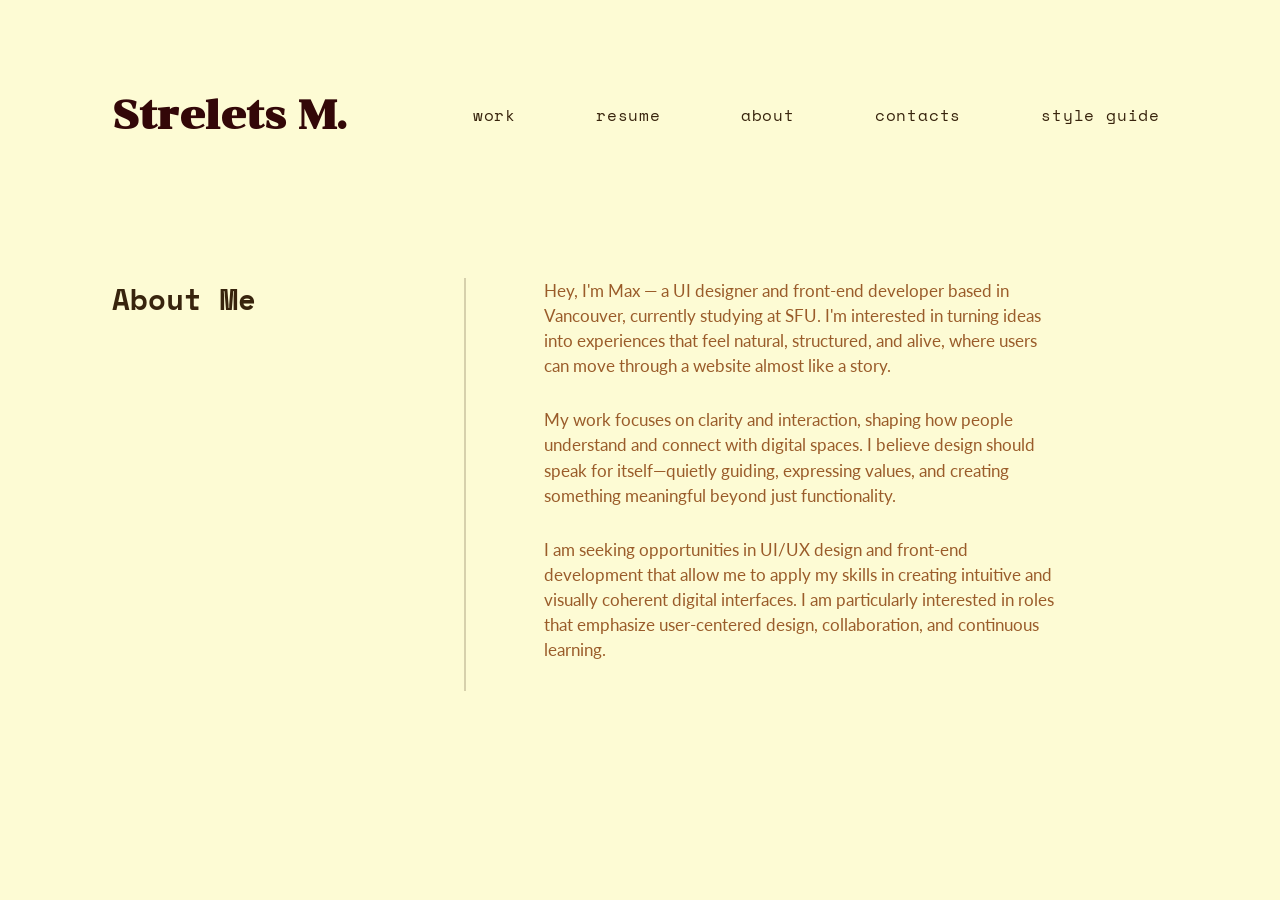
==== about-me.html @ 6d939350 "Adding html for most pages and css Added pages and styling for most of the portfolio pages" ====
<!DOCTYPE html>
<html lang="en">

<head>
    <meta charset="utf-8">
    <title>About — Maxim Strelets</title>

    <link href="main.css" rel="stylesheet">

    <link href="https://fonts.googleapis.com/css2?family=Space+Mono:wght@400;700&display=swap" rel="stylesheet">
    <link href="https://fonts.googleapis.com/css2?family=Chonburi&display=swap" rel="stylesheet">
    <link href="https://fonts.googleapis.com/css2?family=Lato:wght@300;400;700&display=swap" rel="stylesheet">
</head>

<body class="portfolio-page-body">

    <header class="portfolio-website-header">
        <h1>Strelets M.</h1>

        <nav class="main-nav">
            <a href="work.html" class = "button-nav">work</a>
            <a href="img/Resume_MaximStrelets.pdf" class = "button-nav">resume</a>
            <a href="about-me.html" class = "button-nav">about</a>
            <a href="contacts.html" class = "button-nav">contacts</a>
            <a href="style-guide" class = "button-nav">style guide</a>
        </nav>
    </header>

    <main class="about-page">

        <section class="about-container">

            <div class="about-left">
                <h2>About Me</h2>
            </div>

            <div class="about-divider"></div>

            <div class="about-right">
                <p>
                    Hey, I'm Max — a UI designer and front-end developer based in Vancouver, currently studying at SFU. I'm interested in turning ideas into experiences that feel natural, structured, and alive, where
                    users can move through a website almost like a story.
                </p>

                <p>
                    My work focuses on clarity and interaction, shaping how people understand and connect with digital spaces. I believe design should speak for itself—quietly guiding, expressing values, and creating
                    something meaningful beyond just functionality.
                </p>

                <p>
                    I am seeking opportunities in UI/UX design and front-end development that allow me to apply my skills in creating intuitive and visually coherent digital interfaces. 
                    I am particularly interested in roles that emphasize user-centered design, collaboration, and continuous learning.
                </p>
            </div>

        </section>

    </main>

</body>
</html>
---- main.css ----
/*
  STYLE GUIDE STYLING 
  Default styling for the style guide 
*/

code{
  white-space: pre-wrap; /* used to ensure that code examples adjust to the page size, found here: https://developer.mozilla.org/en-US/docs/Web/CSS/Reference/Properties/white-space */
  background-color: #EEE;
  padding: 0.5rem;
  display: block;
}

body {
  font-family: 'Lato', serif;
  background: #FDFBD4;
  color: #38240D;
  padding: 2rem;
  margin: 0;
}

.style-guide-page header{
  padding: 0;
  margin-bottom: 2rem;
  font-family: "Chonburi", serif;
  /*display: flex;*/
  /* flex-wrap: wrap;  used to adjust header elements placing: https://developer.mozilla.org/en-US/docs/Web/CSS/Reference/Properties/flex-wrap*/
}

.style-guide-header h1{
    margin-left: 1rem;
}

.style-guide-page header nav {
  display: flex;
  flex-wrap: wrap;  /* https://developer.mozilla.org/en-US/docs/Web/CSS/Reference/Properties/flex-wrap*/
  gap: 0.5rem;     
  margin-left: 0.4rem;
}

.style-guide-header nav a{
  font-family: "Space Mono", serif;
  color: #38240D;
  text-decoration: none;
  transition: 0.2s;
  padding: 0.75rem 0.5rem; 
  border-radius: 4rem;
  letter-spacing: 0.05em;
}

.style-guide-header nav a:hover {
  background: #C05800;
  color: #FDFBD4; 
}

.style-guide-header nav a:focus {
  background: #713600; 
  color: #FDFBD4; 
}

.element {
  background: white;
  padding: 1.5rem;
  border-radius: 1rem;
  margin-bottom: 1.5rem;
  box-shadow: 0 2px 8px rgba(0,0,0,0.08); /*used fror style and aestheitic: https://developer.mozilla.org/en-US/docs/Web/CSS/Reference/Properties/box-shadow */
}


h1{
  font-family: 'Chonburi', cursive;
  font-size: 2.5rem;
  color: #330708;
}

h2 {
  font-family: 'Space Mono', cursive;
  margin-top: 6rem;
  font-size: 2rem;
}

h3 {
  font-family: 'Space Mono', cursive;
  margin-top: 1rem;
  font-size: 1.5rem;
}

h4 {
  font-family: 'Space Mono', cursive;
  margin-bottom: 1.25rem;
  font-size: 1.3rem;
  font-weight: 300;

}
h5 {
  font-family: 'Space Mono', cursive;
  margin-bottom: 1rem;
  font-size: 1rem;
}

p {
  margin-top: 0;
}


/* 
  INTERACTIVE ELEMENTS -------------------
*/

/* TEXT-LINK */

.text-link {
  color: #C05800;
  transition: 0.2s;
  text-decoration: underline;
}

.text-link:hover {
  color: #e35336;
}

/* NAVIGATION BUTTON */

.button-nav{
  font-family: "Space Mono", serif;
  color: #38240D;
  text-decoration: none;
  transition: 0.2s;
  padding: 0.75rem 0.5rem; 
  border-radius: 4rem;
  letter-spacing: 0.05em;
}

.button-nav:hover{
  background: #C05800;
  color: #FDFBD4;  
} 
.button-nav:focus {
  background: #713600; 
  color: #FDFBD4; 
}

/* VIEW PROJECT BUTTON */

.project-preview-button {
  display: inline-block;
  font-family: "Lato", serif;
  border: none;
  font-size: 1.2rem;
  background: #C05800;
  color: #FDFBD4;
  padding: 1rem 2rem;
  border-radius: 1rem;
  text-decoration: none;
  transition: 0.2s;
  white-space: nowrap;
  line-height: 1.2;
}

.project-preview-button:hover {
  background: #713600;
  color: #FDFBD4; 
}

.project-preview-button:focus {
  background: #713600;
  color: #FDFBD4;
  transform: scale(1.04);
}


.image-wrapper {
  position: relative;
  display: inline-block;
}

.image-wrapper img {
  display: block;
  width: 30em;
  height: 20em;
  outline: 2px solid #713600;
  border-radius: 0.4rem;
  transition: 0.2s;
}

.image-tag {
  position: absolute;
  top: 0;
  right: 0;
  background: #713600;
  color: #FDFBD4;
  padding: 0.5rem 0.75rem;
  border-bottom-left-radius: 1rem;
  opacity: 0;
  transition: 0.2s ease;
}

.image-wrapper:hover .image-tag {
  opacity: 1;
}


/* 
  PORTFOLIO WEBSITE -------------------
*/


/* PROJECTS PAGE */


.portfolio-website-header {
  display: flex;
  justify-content: space-between;
  align-items: center;
}

.portfolio-website-header .main-nav {
  display: flex;
  gap: 4rem;
}

.portfolio-website-header .main-nav a {
  font-family: "Space Mono", serif;
  color: #38240D;
  text-decoration: none;
  transition: 0.2s;
  padding: 0.75rem 0.5rem;
  border-radius: 4rem;
  letter-spacing: 0.05em;
}

.portfolio-website-header .main-nav a:hover {
  background: #C05800;
  color: #FDFBD4;
}

.portfolio-website-header .main-nav a:focus {
  background: #713600;
  color: #FDFBD4;
}

.portfolio-page {
  max-width: 67.5rem;
  margin: 0 auto;
  padding: 2.5rem 5rem 4rem 5rem;
}

.portfolio-website-header {
  display: flex;
  justify-content: space-between;
  align-items: center;
  padding: 2rem 5rem 0 5rem;
}

.main-nav {
  display: flex;
  gap: 2rem;
}

.front-info {
  display: grid;
  grid-template-columns: 1.4fr 40px 1fr;
  align-items: center;
  column-gap: 2.5rem;
  margin-top: 3rem;
  margin-bottom: 6rem;
  min-height: 280px;
}

.front-left h2,
.front-right h3,
.project-info h3 {
  font-family: "Space Mono", monospace;
  color: #38240D;
  margin: 0;
}

.front-left h2 {
  font-size: 2.1rem;
  margin-bottom: 2rem;
}

.front-left p {
  font-family: "Lato", sans-serif;
  font-size: 1.1rem;
  line-height: 1.35;
  color: #9A5C2A;
  margin: 0;
}

.front-divider {
  width: 2px;
  height: 285px;
  background: rgba(56, 36, 13, 0.18);
  justify-self: center;
}

.front-right h3 {
  font-size: 1.15rem;
  margin-bottom: 2.2rem;
}

.front-right p {
  font-family: "Lato", sans-serif;
  font-size: 0.95rem;
  line-height: 1.35;
  color: #9A5C2A;
  margin: 0;
}

.project-row {
  display: grid;
  grid-template-columns: 1.45fr 1fr;
  align-items: center;
  gap: 4.5rem;
  margin-bottom: 6.5rem;
}

.project-image img {
  display: block;
  width: 100%;
  max-width: 500px;
  border: 2px solid #6D4A2E;
  border-radius: 0.35rem;
}

.project-info h3 {
  font-size: 1.15rem;
  line-height: 1.45;
  margin-bottom: 2.25rem;
}

.project-info p {
  font-family: "Lato", sans-serif;
  font-size: 0.98rem;
  line-height: 1.3;
  color: #9A5C2A;
  margin: 0 0 2.2rem 0;
  max-width: 360px;
}

@media (max-width: 56.25rem) {
  .portfolio-page {
    padding: 2rem;
  }

  .portfolio-website-header {
    padding: 2rem 2rem 0 2rem;
    flex-direction: column;
    align-items: flex-start;
    gap: 1.5rem;
  }

  .front-info,
  .project-row {
    grid-template-columns: 1fr;
  }

  .front-divider {
    display: none;
  }

  .front-info {
    gap: 2rem;
    min-height: auto;
  }

  .project-row {
    gap: 2rem;
    margin-bottom: 4rem;
  }

  .project-image img {
    max-width: 100%;
  }
}


/* ABOUT PAGE */

.about-page {
  max-width: 67.5rem;
  margin: 0 auto;
  padding: 3rem 5rem;
}

.about-container {
  display: grid;
  grid-template-columns: 1fr 40px 2fr;
  column-gap: 2.5rem;
  align-items: start;
  margin-top: 4rem;
}

.about-left h2 {
  font-family: "Space Mono", monospace;
  font-size: 1.8rem;
  margin: 0;
}

.about-divider {
  width: 2px;
  height: 100%;
  min-height: 18.75rem;
  background: rgba(56, 36, 13, 0.2);
}

.about-right p {
  font-family: "Lato", sans-serif;
  font-size: 1.05rem;
  line-height: 1.5;
  color: #9A5C2A;
  margin-bottom: 1.8rem;
  max-width: 32.5rem;
}

/* RESPONSIVE */

@media (max-width: 1100px) {
  .about-page {
    padding: 2rem;
  }

  .about-container {
    grid-template-columns: 1fr;
    gap: 2rem;
  }

  .about-divider {
    display: none;
  }
}


/* CONTACT PAGE */

.contact-page {
  max-width: 67.5rem;
  margin: 0 auto;
  padding: 3rem 5rem;
}

.contact-container {
  display: grid;
  grid-template-columns: 1fr 40px 2fr;
  column-gap: 2.5rem;
  align-items: start;
  margin-top: 4rem;
}

.contact-left h2 {
  font-family: "Space Mono", monospace;
  font-size: 1.8rem;
  margin: 0;
}

.contact-divider {
  width: 2px;
  height: 100%;
  min-height: 13.75rem;
  background: rgba(56, 36, 13, 0.2);
}

.contact-right {
  max-width: 520px;
}

.contact-intro {
  font-family: "Lato", sans-serif;
  font-size: 1.05rem;
  line-height: 1.5;
  color: #9A5C2A;
  margin-bottom: 2.5rem;
}

/* LINKS */

.contact-info {
  display: flex;
  flex-direction: column;
  gap: 2rem;
}

.contact-info p {
  font-family: "Lato", sans-serif;
  font-size: 1rem;
  line-height: 1.4;
  color: #38240D;
  margin: 0;
}

.contact-info span {
  font-family: "Space Mono", monospace;
  font-size: 0.9rem;
  color: #9A5C2A;
  letter-spacing: 0.05em;
}

/* RESPONSIVE */

@media (max-width: 1100px) {
  .contact-page {
    padding: 2rem;
  }

  .contact-container {
    grid-template-columns: 1fr;
    gap: 2rem;
  }

  .contact-divider {
    display: none;
  }
}

/* TO DYE FOR PROJECT PAGE */

/* PROJECT PAGE */

.project-page {
  max-width: 67.5rem;
  margin: 0 auto;
  padding: 3rem 5rem;
}

/* HERO */

.project-hero {
  margin-top: 3rem;
  margin-bottom: 5rem;
}

.project-label {
  font-family: "Space Mono", monospace;
  font-size: 0.9rem;
  color: #9A5C2A;
  margin-bottom: 1rem;
}

.project-hero h1 {
  font-family: "Space Mono", monospace;
  font-size: 2.2rem;
  max-width: 700px;
}

/* SECTIONS */

.project-section {
  display: grid;
  grid-template-columns: 1fr 40px 2fr;
  column-gap: 2.5rem;
  margin-bottom: 4rem;
}

.project-left h2 {
  font-family: "Space Mono", monospace;
  font-size: 1.4rem;
}

.project-divider {
  width: 2px;
  background: rgba(56, 36, 13, 0.2);
}

.project-right p {
  font-family: "Lato", sans-serif;
  font-size: 1.05rem;
  line-height: 1.5;
  color: #9A5C2A;
  margin-bottom: 1.5rem;
  max-width: 32.5rem;
}

/* IMAGES */

.project-images {
  display: grid;
  gap: 1.2rem;
  margin: 2rem 0 3rem;
  grid-column: span 2;
  /* looked up here how to break the content in styling purpose: https://developer.mozilla.org/en-US/docs/Web/HTML/Reference/Elements/span */
}

.project-images img {
  width: 100%;
  border-radius: 0.3rem;
}

.project-images.three {
  grid-template-columns: repeat(3, 1fr);
}

.project-images.two {
  grid-template-columns: repeat(2, 1fr);
}

.project-images.four {
  grid-template-columns: repeat(2, 1fr);
}

/* MOBILE */

@media (max-width: 56.25px) {
  .project-page {
    padding: 2rem;
  }

  .project-section {
    grid-template-columns: 1fr;
  }

  .project-divider {
    display: none;
  }

  .project-images.three,
  .project-images.two,
  .project-images.four {
    grid-template-columns: 1fr;
  }
}
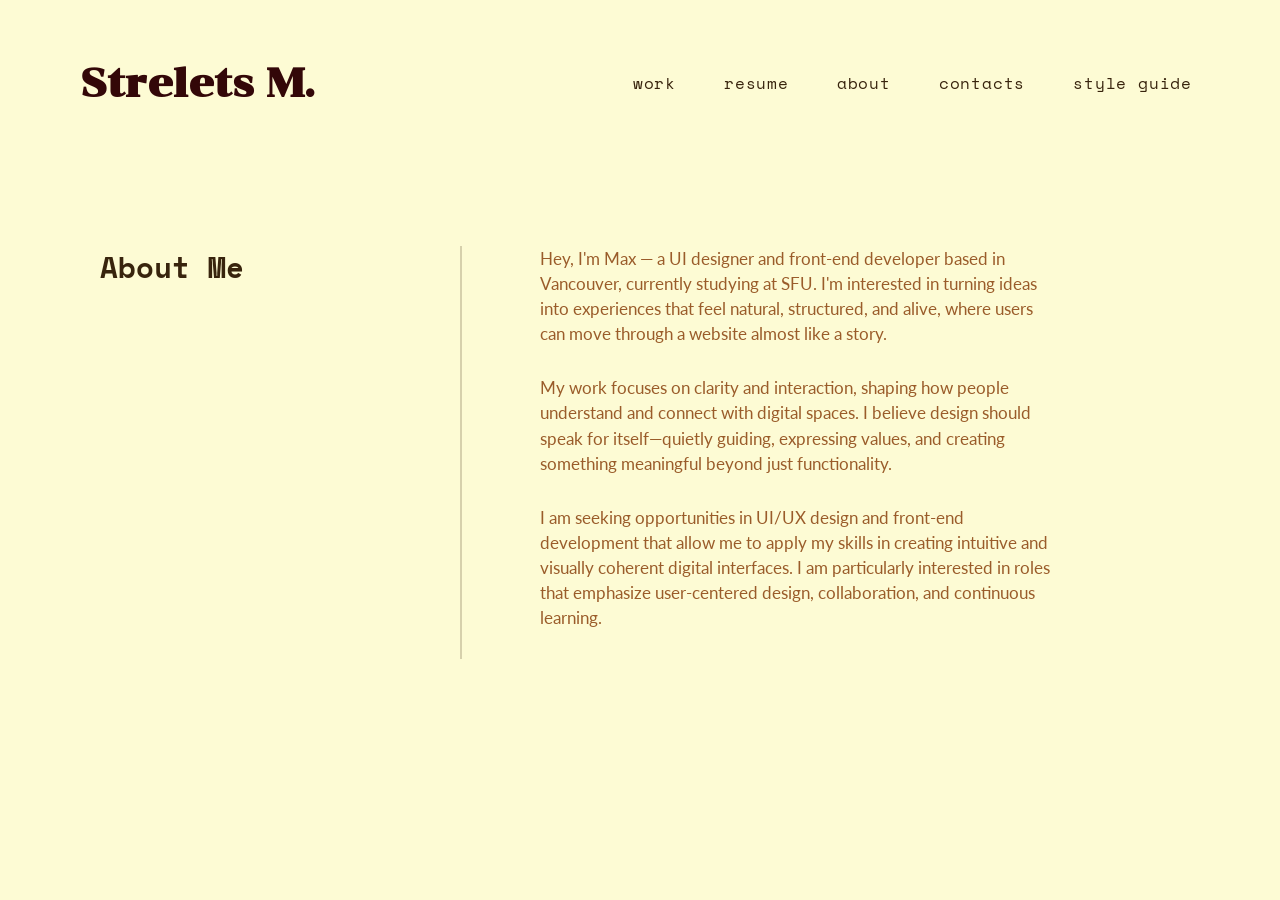
==== commit bb030aa5: "Updated first project page + overall styling Updated page layout for first project and massively chn" ====
--- a/about-me.html
+++ b/about-me.html
@@ -22,7 +22,7 @@
             <a href="img/Resume_MaximStrelets.pdf" class = "button-nav">resume</a>
             <a href="about-me.html" class = "button-nav">about</a>
             <a href="contacts.html" class = "button-nav">contacts</a>
-            <a href="style-guide" class = "button-nav">style guide</a>
+            <a href="style-guide.html" class = "button-nav">style guide</a>
         </nav>
     </header>
 
--- a/main.css
+++ b/main.css
@@ -1,149 +1,145 @@
-/*
-  STYLE GUIDE STYLING 
-  Default styling for the style guide 
-*/
-
-code{
-  white-space: pre-wrap; /* used to ensure that code examples adjust to the page size, found here: https://developer.mozilla.org/en-US/docs/Web/CSS/Reference/Properties/white-space */
+body {
+  font-family: 'Lato', sans-serif;
+  background: #FDFBD4;
+  color: #38240D;
+  padding: 0;
+  margin: 0;
+}
+ 
+p {
+  margin-top: 0;
+}
+ 
+ 
+/* TYPOGRAPHY */
+ 
+h1 {
+  font-family: 'Chonburi', cursive;
+  font-size: 2.5rem;
+  color: #330708;
+}
+ 
+h2 {
+  font-family: 'Space Mono', monospace;
+  margin-top: 6rem;
+  font-size: 2rem;
+}
+ 
+h3 {
+  font-family: 'Space Mono', monospace;
+  margin-top: 1rem;
+  font-size: 1.5rem;
+}
+ 
+h4 {
+  font-family: 'Space Mono', monospace;
+  margin-bottom: 1.25rem;
+  font-size: 1.3rem;
+  font-weight: 300;
+}
+ 
+h5 {
+  font-family: 'Space Mono', monospace;
+  margin-bottom: 1rem;
+  font-size: 1rem;
+}
+ 
+ 
+/* STYLE GUIDE PAGE */
+ 
+.style-guide-page {
+  padding: 2rem;
+}
+ 
+.style-guide-page header {
+  padding: 0;
+  margin-bottom: 2rem;
+  font-family: "Chonburi", serif;
+}
+ 
+.style-guide-header h1 {
+  margin-left: 1rem;
+}
+ 
+.style-guide-page header nav {
+  display: flex;
+  flex-wrap: wrap;
+  gap: 0.5rem;
+  margin-left: 0.4rem;
+}
+ 
+.style-guide-header nav a {
+  font-family: "Space Mono", monospace;
+  color: #38240D;
+  text-decoration: none;
+  transition: 0.2s;
+  padding: 0.75rem 0.5rem;
+  border-radius: 4rem;
+  letter-spacing: 0.05em;
+}
+ 
+.style-guide-header nav a:hover {
+  background: #C05800;
+  color: #FDFBD4;
+}
+ 
+.style-guide-header nav a:focus {
+  background: #713600;
+  color: #FDFBD4;
+}
+ 
+code {
+  white-space: pre-wrap; /* changed how text is placed inside container, found this here: https://developer.mozilla.org/en-US/docs/Web/CSS/Reference/Properties/white-space */
   background-color: #EEE;
   padding: 0.5rem;
   display: block;
 }
-
-body {
-  font-family: 'Lato', serif;
-  background: #FDFBD4;
-  color: #38240D;
-  padding: 2rem;
-  margin: 0;
-}
-
-.style-guide-page header{
-  padding: 0;
-  margin-bottom: 2rem;
-  font-family: "Chonburi", serif;
-  /*display: flex;*/
-  /* flex-wrap: wrap;  used to adjust header elements placing: https://developer.mozilla.org/en-US/docs/Web/CSS/Reference/Properties/flex-wrap*/
-}
-
-.style-guide-header h1{
-    margin-left: 1rem;
-}
-
-.style-guide-page header nav {
-  display: flex;
-  flex-wrap: wrap;  /* https://developer.mozilla.org/en-US/docs/Web/CSS/Reference/Properties/flex-wrap*/
-  gap: 0.5rem;     
-  margin-left: 0.4rem;
-}
-
-.style-guide-header nav a{
-  font-family: "Space Mono", serif;
-  color: #38240D;
-  text-decoration: none;
-  transition: 0.2s;
-  padding: 0.75rem 0.5rem; 
-  border-radius: 4rem;
-  letter-spacing: 0.05em;
-}
-
-.style-guide-header nav a:hover {
-  background: #C05800;
-  color: #FDFBD4; 
-}
-
-.style-guide-header nav a:focus {
-  background: #713600; 
-  color: #FDFBD4; 
-}
-
+ 
 .element {
   background: white;
   padding: 1.5rem;
   border-radius: 1rem;
   margin-bottom: 1.5rem;
-  box-shadow: 0 2px 8px rgba(0,0,0,0.08); /*used fror style and aestheitic: https://developer.mozilla.org/en-US/docs/Web/CSS/Reference/Properties/box-shadow */
-}
-
-
-h1{
-  font-family: 'Chonburi', cursive;
-  font-size: 2.5rem;
-  color: #330708;
-}
-
-h2 {
-  font-family: 'Space Mono', cursive;
-  margin-top: 6rem;
-  font-size: 2rem;
-}
-
-h3 {
-  font-family: 'Space Mono', cursive;
-  margin-top: 1rem;
-  font-size: 1.5rem;
-}
-
-h4 {
-  font-family: 'Space Mono', cursive;
-  margin-bottom: 1.25rem;
-  font-size: 1.3rem;
-  font-weight: 300;
-
-}
-h5 {
-  font-family: 'Space Mono', cursive;
-  margin-bottom: 1rem;
-  font-size: 1rem;
-}
-
-p {
-  margin-top: 0;
-}
-
-
-/* 
-  INTERACTIVE ELEMENTS -------------------
-*/
-
-/* TEXT-LINK */
-
+  box-shadow: 0 2px 8px rgba(0, 0, 0, 0.08);
+}
+ 
+ 
+/* INTERACTIVE ELEMENTS */
+ 
 .text-link {
   color: #C05800;
   transition: 0.2s;
   text-decoration: underline;
 }
-
+ 
 .text-link:hover {
   color: #e35336;
 }
-
-/* NAVIGATION BUTTON */
-
-.button-nav{
-  font-family: "Space Mono", serif;
+ 
+.button-nav {
+  font-family: "Space Mono", monospace;
   color: #38240D;
   text-decoration: none;
   transition: 0.2s;
-  padding: 0.75rem 0.5rem; 
+  padding: 0.75rem 0.5rem;
   border-radius: 4rem;
   letter-spacing: 0.05em;
 }
-
-.button-nav:hover{
+ 
+.button-nav:hover {
   background: #C05800;
-  color: #FDFBD4;  
-} 
+  color: #FDFBD4;
+}
+ 
 .button-nav:focus {
-  background: #713600; 
-  color: #FDFBD4; 
-}
-
-/* VIEW PROJECT BUTTON */
-
+  background: #713600;
+  color: #FDFBD4;
+}
+ 
+/* View Project button */
 .project-preview-button {
   display: inline-block;
-  font-family: "Lato", serif;
+  font-family: "Lato", sans-serif;
   border: none;
   font-size: 1.2rem;
   background: #C05800;
@@ -155,24 +151,22 @@
   white-space: nowrap;
   line-height: 1.2;
 }
-
+ 
 .project-preview-button:hover {
   background: #713600;
-  color: #FDFBD4; 
-}
-
+  color: #FDFBD4;
+}
+ 
 .project-preview-button:focus {
   background: #713600;
   color: #FDFBD4;
   transform: scale(1.04);
 }
-
-
 .image-wrapper {
   position: relative;
   display: inline-block;
 }
-
+ 
 .image-wrapper img {
   display: block;
   width: 30em;
@@ -181,7 +175,7 @@
   border-radius: 0.4rem;
   transition: 0.2s;
 }
-
+ 
 .image-tag {
   position: absolute;
   top: 0;
@@ -190,72 +184,38 @@
   color: #FDFBD4;
   padding: 0.5rem 0.75rem;
   border-bottom-left-radius: 1rem;
-  opacity: 0;
+  opacity: 0; /* changing the opacity of the element, found here: https://developer.mozilla.org/en-US/docs/Web/CSS/Reference/Properties/opacity */
   transition: 0.2s ease;
 }
-
+ 
 .image-wrapper:hover .image-tag {
   opacity: 1;
 }
-
-
-/* 
-  PORTFOLIO WEBSITE -------------------
-*/
-
-
-/* PROJECTS PAGE */
-
-
-.portfolio-website-header {
-  display: flex;
-  justify-content: space-between;
-  align-items: center;
-}
-
-.portfolio-website-header .main-nav {
-  display: flex;
-  gap: 4rem;
-}
-
-.portfolio-website-header .main-nav a {
-  font-family: "Space Mono", serif;
-  color: #38240D;
-  text-decoration: none;
-  transition: 0.2s;
-  padding: 0.75rem 0.5rem;
-  border-radius: 4rem;
-  letter-spacing: 0.05em;
-}
-
-.portfolio-website-header .main-nav a:hover {
-  background: #C05800;
-  color: #FDFBD4;
-}
-
-.portfolio-website-header .main-nav a:focus {
-  background: #713600;
-  color: #FDFBD4;
-}
-
-.portfolio-page {
-  max-width: 67.5rem;
-  margin: 0 auto;
-  padding: 2.5rem 5rem 4rem 5rem;
-}
-
+ 
+ 
+/* PORTFOLIO HEADER and NAV */
+ 
 .portfolio-website-header {
   display: flex;
   justify-content: space-between;
   align-items: center;
   padding: 2rem 5rem 0 5rem;
 }
-
+ 
 .main-nav {
   display: flex;
   gap: 2rem;
 }
-
+ 
+ 
+/* WORK PAGE */
+ 
+.portfolio-page {
+  max-width: 67.5rem;
+  margin: 0 auto;
+  padding: 2.5rem 5rem 4rem 5rem;
+}
+ 
 .front-info {
   display: grid;
   grid-template-columns: 1.4fr 40px 1fr;
@@ -263,22 +223,20 @@
   column-gap: 2.5rem;
   margin-top: 3rem;
   margin-bottom: 6rem;
-  min-height: 280px;
-}
-
-.front-left h2,
-.front-right h3,
-.project-info h3 {
+  min-height: 17.5rem;
+}
+ 
+.front-left h2, .front-right h3, .project-info h3 {
   font-family: "Space Mono", monospace;
   color: #38240D;
   margin: 0;
 }
-
+ 
 .front-left h2 {
   font-size: 2.1rem;
   margin-bottom: 2rem;
 }
-
+ 
 .front-left p {
   font-family: "Lato", sans-serif;
   font-size: 1.1rem;
@@ -286,19 +244,19 @@
   color: #9A5C2A;
   margin: 0;
 }
-
+ 
 .front-divider {
   width: 2px;
-  height: 285px;
+  height: 17.8rem;
   background: rgba(56, 36, 13, 0.18);
   justify-self: center;
 }
-
+ 
 .front-right h3 {
   font-size: 1.15rem;
   margin-bottom: 2.2rem;
 }
-
+ 
 .front-right p {
   font-family: "Lato", sans-serif;
   font-size: 0.95rem;
@@ -306,7 +264,7 @@
   color: #9A5C2A;
   margin: 0;
 }
-
+ 
 .project-row {
   display: grid;
   grid-template-columns: 1.45fr 1fr;
@@ -314,75 +272,31 @@
   gap: 4.5rem;
   margin-bottom: 6.5rem;
 }
-
-.project-image img {
-  display: block;
-  width: 100%;
-  max-width: 500px;
-  border: 2px solid #6D4A2E;
-  border-radius: 0.35rem;
-}
-
+ 
 .project-info h3 {
   font-size: 1.15rem;
   line-height: 1.45;
   margin-bottom: 2.25rem;
 }
-
+ 
 .project-info p {
   font-family: "Lato", sans-serif;
   font-size: 0.98rem;
-  line-height: 1.3;
+  line-height: 1.3; /* used to adjust the line height: https://developer.mozilla.org/en-US/docs/Web/CSS/Reference/Properties/line-height */
   color: #9A5C2A;
   margin: 0 0 2.2rem 0;
-  max-width: 360px;
-}
-
-@media (max-width: 56.25rem) {
-  .portfolio-page {
-    padding: 2rem;
-  }
-
-  .portfolio-website-header {
-    padding: 2rem 2rem 0 2rem;
-    flex-direction: column;
-    align-items: flex-start;
-    gap: 1.5rem;
-  }
-
-  .front-info,
-  .project-row {
-    grid-template-columns: 1fr;
-  }
-
-  .front-divider {
-    display: none;
-  }
-
-  .front-info {
-    gap: 2rem;
-    min-height: auto;
-  }
-
-  .project-row {
-    gap: 2rem;
-    margin-bottom: 4rem;
-  }
-
-  .project-image img {
-    max-width: 100%;
-  }
-}
-
-
+  max-width: 22.5rem;
+}
+ 
+ 
 /* ABOUT PAGE */
-
+ 
 .about-page {
   max-width: 67.5rem;
   margin: 0 auto;
   padding: 3rem 5rem;
 }
-
+ 
 .about-container {
   display: grid;
   grid-template-columns: 1fr 40px 2fr;
@@ -390,55 +304,38 @@
   align-items: start;
   margin-top: 4rem;
 }
-
+ 
 .about-left h2 {
   font-family: "Space Mono", monospace;
   font-size: 1.8rem;
   margin: 0;
 }
-
+ 
 .about-divider {
   width: 2px;
   height: 100%;
   min-height: 18.75rem;
   background: rgba(56, 36, 13, 0.2);
 }
-
+ 
 .about-right p {
   font-family: "Lato", sans-serif;
   font-size: 1.05rem;
-  line-height: 1.5;
+  line-height: 1.5; /* used to adjust the line height: https://developer.mozilla.org/en-US/docs/Web/CSS/Reference/Properties/line-height */
   color: #9A5C2A;
   margin-bottom: 1.8rem;
   max-width: 32.5rem;
 }
-
-/* RESPONSIVE */
-
-@media (max-width: 1100px) {
-  .about-page {
-    padding: 2rem;
-  }
-
-  .about-container {
-    grid-template-columns: 1fr;
-    gap: 2rem;
-  }
-
-  .about-divider {
-    display: none;
-  }
-}
-
-
+ 
+ 
 /* CONTACT PAGE */
-
+ 
 .contact-page {
   max-width: 67.5rem;
   margin: 0 auto;
   padding: 3rem 5rem;
 }
-
+ 
 .contact-container {
   display: grid;
   grid-template-columns: 1fr 40px 2fr;
@@ -446,177 +343,263 @@
   align-items: start;
   margin-top: 4rem;
 }
-
+ 
 .contact-left h2 {
   font-family: "Space Mono", monospace;
   font-size: 1.8rem;
   margin: 0;
 }
-
+ 
 .contact-divider {
   width: 2px;
   height: 100%;
   min-height: 13.75rem;
   background: rgba(56, 36, 13, 0.2);
 }
-
+ 
 .contact-right {
-  max-width: 520px;
-}
-
+  max-width: 32.5rem;
+}
+ 
 .contact-intro {
   font-family: "Lato", sans-serif;
   font-size: 1.05rem;
-  line-height: 1.5;
+  line-height: 1.5; /* used to adjust the line height: https://developer.mozilla.org/en-US/docs/Web/CSS/Reference/Properties/line-height */
   color: #9A5C2A;
   margin-bottom: 2.5rem;
 }
-
-/* LINKS */
-
+ 
 .contact-info {
   display: flex;
   flex-direction: column;
   gap: 2rem;
 }
-
+ 
 .contact-info p {
   font-family: "Lato", sans-serif;
   font-size: 1rem;
-  line-height: 1.4;
+  line-height: 1.4; /* used to adjust the line height: https://developer.mozilla.org/en-US/docs/Web/CSS/Reference/Properties/line-height */
   color: #38240D;
   margin: 0;
 }
+ 
+.contact-info span {
+  font-family: "Space Mono", monospace;
+  font-size: 0.9rem;
+  color: #9A5C2A;
+  letter-spacing: 0.05em;
+}
+ 
+ 
+/* PROJECT DETAIL PAGE */
+ 
+.project-page {
+  max-width: 67.5rem;
+  margin: 0 auto;
+  padding: 3rem 5rem 5rem;
+}
+ 
+.project-back {
+  display: inline-flex;
+  align-items: center;
+  gap: 0.4rem;
+  font-family: "Space Mono", monospace;
+  font-size: 0.9rem;
+  color: #C05800;
+  text-decoration: none;
+  transition: color 0.2s;
+  margin-bottom: 1.5rem;
+}
+ 
+.project-back:hover {
+  color: #713600;
+}
 
-.contact-info span {
-  font-family: "Space Mono", monospace;
-  font-size: 0.9rem;
-  color: #9A5C2A;
-  letter-spacing: 0.05em;
+ 
+.project-hero {
+  margin-top: 3rem;
+  margin-bottom: 2rem;
+}
+ 
+.project-hero h1 {
+  font-family: "Space Mono", monospace;
+  font-size: 2.2rem;
+  max-width: 43.75rem;
+  line-height: 1.35; /* used to adjust the line height: https://developer.mozilla.org/en-US/docs/Web/CSS/Reference/Properties/line-height */
+}
+ 
+/* Meta bar */
+.project-meta {
+  display: flex;
+  flex-wrap: wrap;
+  gap: 1rem 2.5rem;
+  padding: 1.5rem 0;
+  margin-bottom: 3.5rem;
+  border-top: 2px solid rgba(56, 36, 13, 0.15);
+  border-bottom: 2px solid rgba(56, 36, 13, 0.15);
+}
+ 
+.project-meta-item {
+  display: flex;
+  flex-direction: column;
+  gap: 0.3rem;
+}
+ 
+.project-meta-label {
+  font-family: "Space Mono", monospace;
+  font-size: 0.75rem;
+  text-transform: uppercase;
+  letter-spacing: 0.1em;
+  color: #9A5C2A;
+}
+ 
+.project-meta-value {
+  font-family: "Lato", sans-serif;
+  font-size: 0.95rem;
+  color: #38240D;
+}
+ 
+/* Sections */
+.project-section {
+  margin-bottom: 4.5rem;
+}
+ 
+.project-section-heading {
+  font-family: "Space Mono", monospace;
+  font-size: 1.1rem;
+  text-transform: uppercase;
+  letter-spacing: 0.08em;
+  color: #9A5C2A;
+  margin-bottom: 1.5rem;
+  padding-bottom: 0.75rem;
+  border-bottom: 2px solid rgba(56, 36, 13, 0.12);
+}
+ 
+.project-section-body {
+  max-width: 38rem;
+}
+ 
+.project-section-body p {
+  font-family: "Lato", sans-serif;
+  font-size: 1.05rem;
+  line-height: 1.6;
+  color: #9A5C2A;
+  margin-bottom: 1.5rem;
+}
+ 
+/* Full-width image grids */
+.project-images {
+  display: grid;
+  gap: 1rem;
+  margin: 2.5rem 0 3rem;
+}
+ 
+.project-images img {
+  width: 100%;
+  display: block;
+  border-radius: 0.35rem;
+  border: 2px solid rgba(109, 74, 46, 0.25);
+  aspect-ratio: 15 / 10; /* found here how to edit image by size: https://developer.mozilla.org/en-US/docs/Web/CSS/Reference/Properties/aspect-ratio */
+  object-fit: cover; /* used to make images the same size: https://developer.mozilla.org/en-US/docs/Web/CSS/Reference/Properties/object-fit */
 }
 
-/* RESPONSIVE */
-
+.project-images.one {
+  max-width: 75%;
+  margin-left: auto;
+  margin-right: auto;
+}
+ 
+.project-images.three {
+  grid-template-columns: repeat(2, 1fr);
+}
+ 
+.project-images.two {
+  grid-template-columns: repeat(2, 1fr);
+}
+ 
+.project-images.four {
+  grid-template-columns: repeat(2, 1fr);
+}
+ 
+/* About and Contact  */
 @media (max-width: 1100px) {
+  .about-page,
   .contact-page {
     padding: 2rem;
   }
-
+ 
+  .about-container,
   .contact-container {
     grid-template-columns: 1fr;
     gap: 2rem;
   }
-
+ 
+  .about-divider,
   .contact-divider {
     display: none;
   }
 }
+ 
+/* Work page */
+@media (max-width: 56.25rem) {
+  .portfolio-website-header {
+    padding: 1.5rem;
+    flex-direction: column;
+    align-items: flex-start;
+    gap: 1rem;
+  }
+ 
+  .main-nav {
+    width: 100%;
+    flex-wrap: wrap;
+    gap: 1rem;
+  }
+ 
+  .portfolio-page {
+    padding: 1.5rem;
+  }
+ 
+  .front-info {
+    grid-template-columns: 1fr;
+    gap: 1.5rem;
+    min-height: auto;
+    margin-top: 2rem;
+    margin-bottom: 3rem;
+  }
+ 
+  .front-divider {
+    display: none;
+  }
+ 
+  .project-row {
+    grid-template-columns: 1fr;
+    gap: 2rem;
+    margin-bottom: 3rem;
+  }
+ 
+  .image-wrapper img {
+    width: 100%;
+    height: auto;
+  }
+ 
+  /* Project detail page */
+  .project-page {
+    padding: 2rem 1.5rem 3rem;
+  }
+ 
+  .project-hero h1 {
+    font-size: 1.6rem;
+  }
+ 
+  .project-meta {
+    gap: 1rem 1.5rem;
+  }
 
-/* TO DYE FOR PROJECT PAGE */
-
-/* PROJECT PAGE */
-
-.project-page {
-  max-width: 67.5rem;
-  margin: 0 auto;
-  padding: 3rem 5rem;
-}
-
-/* HERO */
-
-.project-hero {
-  margin-top: 3rem;
-  margin-bottom: 5rem;
-}
-
-.project-label {
-  font-family: "Space Mono", monospace;
-  font-size: 0.9rem;
-  color: #9A5C2A;
-  margin-bottom: 1rem;
-}
-
-.project-hero h1 {
-  font-family: "Space Mono", monospace;
-  font-size: 2.2rem;
-  max-width: 700px;
-}
-
-/* SECTIONS */
-
-.project-section {
-  display: grid;
-  grid-template-columns: 1fr 40px 2fr;
-  column-gap: 2.5rem;
-  margin-bottom: 4rem;
-}
-
-.project-left h2 {
-  font-family: "Space Mono", monospace;
-  font-size: 1.4rem;
-}
-
-.project-divider {
-  width: 2px;
-  background: rgba(56, 36, 13, 0.2);
-}
-
-.project-right p {
-  font-family: "Lato", sans-serif;
-  font-size: 1.05rem;
-  line-height: 1.5;
-  color: #9A5C2A;
-  margin-bottom: 1.5rem;
-  max-width: 32.5rem;
-}
-
-/* IMAGES */
-
-.project-images {
-  display: grid;
-  gap: 1.2rem;
-  margin: 2rem 0 3rem;
-  grid-column: span 2;
-  /* looked up here how to break the content in styling purpose: https://developer.mozilla.org/en-US/docs/Web/HTML/Reference/Elements/span */
-}
-
-.project-images img {
-  width: 100%;
-  border-radius: 0.3rem;
-}
-
-.project-images.three {
-  grid-template-columns: repeat(3, 1fr);
-}
-
-.project-images.two {
-  grid-template-columns: repeat(2, 1fr);
-}
-
-.project-images.four {
-  grid-template-columns: repeat(2, 1fr);
-}
-
-/* MOBILE */
-
-@media (max-width: 56.25px) {
-  .project-page {
-    padding: 2rem;
-  }
-
-  .project-section {
+  .project-images.one {
+    max-width: 100%;
+  }
+ 
+  .project-images.three, .project-images.two, .project-images.four {
     grid-template-columns: 1fr;
   }
-
-  .project-divider {
-    display: none;
-  }
-
-  .project-images.three,
-  .project-images.two,
-  .project-images.four {
-    grid-template-columns: 1fr;
-  }
-}
-
-
+}
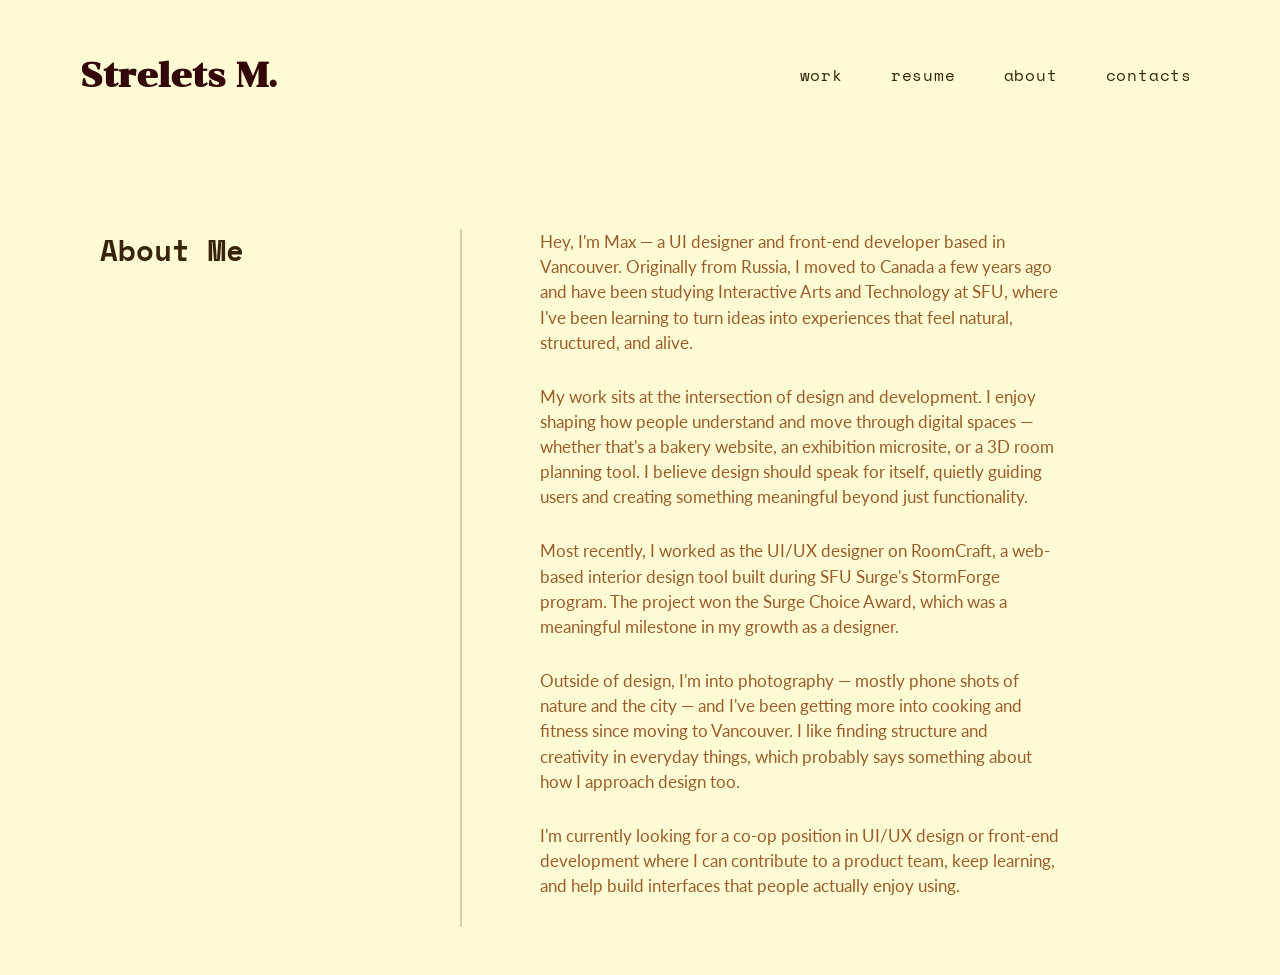
==== commit ba3f7ee5: "Changing Styling" ====
--- a/about-me.html
+++ b/about-me.html
@@ -3,10 +3,11 @@
 
 <head>
     <meta charset="utf-8">
+    <meta name="viewport" content="width=device-width, initial-scale=1.0">
     <title>About — Maxim Strelets</title>
 
     <link href="main.css" rel="stylesheet">
-
+    <link href = "devices.css" rel = "stylesheet">
     <link href="https://fonts.googleapis.com/css2?family=Space+Mono:wght@400;700&display=swap" rel="stylesheet">
     <link href="https://fonts.googleapis.com/css2?family=Chonburi&display=swap" rel="stylesheet">
     <link href="https://fonts.googleapis.com/css2?family=Lato:wght@300;400;700&display=swap" rel="stylesheet">
@@ -14,19 +15,18 @@
 
 <body class="portfolio-page-body">
 
-    <header class="portfolio-website-header">
+    <header class="portfolio-website-header" aria-label="Main navigation">
         <h1>Strelets M.</h1>
 
-        <nav class="main-nav">
-            <a href="work.html" class = "button-nav">work</a>
-            <a href="img/Resume_MaximStrelets.pdf" class = "button-nav">resume</a>
+        <nav class="main-nav" >
+            <a href="index.html" class = "button-nav">work</a>
+            <a href="img/Resume_Maxim_Strelets.pdf" class = "button-nav">resume</a>
             <a href="about-me.html" class = "button-nav">about</a>
             <a href="contacts.html" class = "button-nav">contacts</a>
-            <a href="style-guide.html" class = "button-nav">style guide</a>
         </nav>
     </header>
 
-    <main class="about-page">
+    <div class="about-page">
 
         <section class="about-container">
 
@@ -36,26 +36,50 @@
 
             <div class="about-divider"></div>
 
-            <div class="about-right">
+             <div class="about-right">
                 <p>
-                    Hey, I'm Max — a UI designer and front-end developer based in Vancouver, currently studying at SFU. I'm interested in turning ideas into experiences that feel natural, structured, and alive, where
-                    users can move through a website almost like a story.
+                    Hey, I'm Max — a UI designer and front-end developer based in
+                    Vancouver. Originally from Russia, I moved to Canada a few years ago
+                    and have been studying Interactive Arts and Technology at SFU, where
+                    I've been learning to turn ideas into experiences that feel natural,
+                    structured, and alive.
                 </p>
 
                 <p>
-                    My work focuses on clarity and interaction, shaping how people understand and connect with digital spaces. I believe design should speak for itself—quietly guiding, expressing values, and creating
-                    something meaningful beyond just functionality.
+                    My work sits at the intersection of design and development. I enjoy
+                    shaping how people understand and move through digital spaces —
+                    whether that's a bakery website, an exhibition microsite, or a 3D
+                    room planning tool. I believe design should speak for itself, quietly
+                    guiding users and creating something meaningful beyond just
+                    functionality.
                 </p>
 
                 <p>
-                    I am seeking opportunities in UI/UX design and front-end development that allow me to apply my skills in creating intuitive and visually coherent digital interfaces. 
-                    I am particularly interested in roles that emphasize user-centered design, collaboration, and continuous learning.
+                    Most recently, I worked as the UI/UX designer on RoomCraft, a
+                    web-based interior design tool built during SFU Surge's StormForge
+                    program. The project won the Surge Choice Award, which was a
+                    meaningful milestone in my growth as a designer.
+                </p>
+
+                <p>
+                    Outside of design, I'm into photography — mostly phone shots of
+                    nature and the city — and I've been getting more into cooking and
+                    fitness since moving to Vancouver. I like finding structure and
+                    creativity in everyday things, which probably says something about
+                    how I approach design too.
+                </p>
+
+                <p>
+                    I'm currently looking for a co-op position in UI/UX design or
+                    front-end development where I can contribute to a product team,
+                    keep learning, and help build interfaces that people actually
+                    enjoy using.
                 </p>
             </div>
 
         </section>
 
-    </main>
+    </div>
 
 </body>
 </html>
--- a/main.css
+++ b/main.css
@@ -1,3 +1,4 @@
+
 body {
   font-family: 'Lato', sans-serif;
   background: #FDFBD4;
@@ -6,16 +7,16 @@
   margin: 0;
 }
  
+ 
 p {
   margin-top: 0;
 }
  
  
-/* TYPOGRAPHY */
  
 h1 {
   font-family: 'Chonburi', cursive;
-  font-size: 2.5rem;
+  font-size: 2.1rem;
   color: #330708;
 }
  
@@ -88,6 +89,23 @@
   color: #FDFBD4;
 }
  
+.style-guide-link {
+  display: block;
+  text-align: center;
+  font-family: 'Space Mono', monospace;
+  font-size: 0.85rem;
+  color: #9A5C2A;
+  text-decoration: none;
+  margin-top: 1rem;
+  letter-spacing: 0.03em;
+  transition: color 0.2s;
+}
+ 
+.style-guide-link:hover {
+  color: #C05800;
+  text-decoration: underline;
+}
+ 
 code {
   white-space: pre-wrap; /* changed how text is placed inside container, found this here: https://developer.mozilla.org/en-US/docs/Web/CSS/Reference/Properties/white-space */
   background-color: #EEE;
@@ -183,13 +201,13 @@
   background: #713600;
   color: #FDFBD4;
   padding: 0.5rem 0.75rem;
-  border-bottom-left-radius: 1rem;
+  border-bottom-left-radius: 1rem; /* found how to make round corners on the elements: https://developer.mozilla.org/en-US/docs/Web/CSS/Reference/Properties/border-bottom-left-radius */
   opacity: 0; /* changing the opacity of the element, found here: https://developer.mozilla.org/en-US/docs/Web/CSS/Reference/Properties/opacity */
   transition: 0.2s ease;
 }
  
 .image-wrapper:hover .image-tag {
-  opacity: 1;
+  opacity: 1; /* changing the opacity of the element, found here: https://developer.mozilla.org/en-US/docs/Web/CSS/Reference/Properties/opacity */
 }
  
  
@@ -414,21 +432,20 @@
 .project-back:hover {
   color: #713600;
 }
-
- 
-.project-hero {
+ 
+ 
+.project-name {
   margin-top: 3rem;
   margin-bottom: 2rem;
 }
  
-.project-hero h1 {
+.project-name h1 {
   font-family: "Space Mono", monospace;
   font-size: 2.2rem;
   max-width: 43.75rem;
   line-height: 1.35; /* used to adjust the line height: https://developer.mozilla.org/en-US/docs/Web/CSS/Reference/Properties/line-height */
 }
  
-/* Meta bar */
 .project-meta {
   display: flex;
   flex-wrap: wrap;
@@ -487,7 +504,6 @@
   margin-bottom: 1.5rem;
 }
  
-/* Full-width image grids */
 .project-images {
   display: grid;
   gap: 1rem;
@@ -502,13 +518,23 @@
   aspect-ratio: 15 / 10; /* found here how to edit image by size: https://developer.mozilla.org/en-US/docs/Web/CSS/Reference/Properties/aspect-ratio */
   object-fit: cover; /* used to make images the same size: https://developer.mozilla.org/en-US/docs/Web/CSS/Reference/Properties/object-fit */
 }
-
+ 
 .project-images.one {
   max-width: 75%;
   margin-left: auto;
   margin-right: auto;
 }
  
+.project-images.one img {
+  aspect-ratio: auto;
+  object-fit: contain;
+}
+ 
+.project-images.no-crop img {
+  aspect-ratio: auto;
+  object-fit: contain;
+}
+ 
 .project-images.three {
   grid-template-columns: repeat(2, 1fr);
 }
@@ -520,86 +546,224 @@
 .project-images.four {
   grid-template-columns: repeat(2, 1fr);
 }
- 
-/* About and Contact  */
-@media (max-width: 1100px) {
-  .about-page,
-  .contact-page {
-    padding: 2rem;
-  }
- 
-  .about-container,
-  .contact-container {
-    grid-template-columns: 1fr;
-    gap: 2rem;
-  }
- 
-  .about-divider,
-  .contact-divider {
-    display: none;
-  }
-}
- 
-/* Work page */
-@media (max-width: 56.25rem) {
-  .portfolio-website-header {
-    padding: 1.5rem;
-    flex-direction: column;
-    align-items: flex-start;
-    gap: 1rem;
-  }
- 
-  .main-nav {
-    width: 100%;
-    flex-wrap: wrap;
-    gap: 1rem;
-  }
- 
-  .portfolio-page {
-    padding: 1.5rem;
-  }
- 
-  .front-info {
-    grid-template-columns: 1fr;
-    gap: 1.5rem;
-    min-height: auto;
-    margin-top: 2rem;
-    margin-bottom: 3rem;
-  }
- 
-  .front-divider {
-    display: none;
-  }
- 
-  .project-row {
-    grid-template-columns: 1fr;
-    gap: 2rem;
-    margin-bottom: 3rem;
-  }
- 
-  .image-wrapper img {
-    width: 100%;
-    height: auto;
-  }
- 
-  /* Project detail page */
-  .project-page {
-    padding: 2rem 1.5rem 3rem;
-  }
- 
-  .project-hero h1 {
-    font-size: 1.6rem;
-  }
- 
-  .project-meta {
-    gap: 1rem 1.5rem;
-  }
-
-  .project-images.one {
-    max-width: 100%;
-  }
- 
-  .project-images.three, .project-images.two, .project-images.four {
-    grid-template-columns: 1fr;
-  }
+ /* Video Display Styling */
+ 
+ /* Video embed */
+.project-video {
+  margin: 2.5rem 0 3rem;
+}
+ 
+.project-video video {
+  width: 100%;
+  display: block;
+  border-radius: 0.35rem;
+  border: 2px solid rgba(109, 74, 46, 0.25);
+}
+ 
+/* BROWSER MOCKUP COMPONENTS */
+ 
+.browser-mockup {
+  border-radius: 0.5rem;
+  overflow: hidden;
+  box-shadow: 0 4px 24px rgba(56, 36, 13, 0.1), 0 2px 6px rgba(56, 36, 13, 0.06);
+  background: #f9f5ec;
+  border: 1px solid rgba(109, 74, 46, 0.2);
+}
+ 
+.browser-bar {
+  display: flex;
+  align-items: center;
+  gap: 6px;
+  padding: 0.6rem 0.85rem;
+  background: #f0ebe0;
+  border-bottom: 1px solid rgba(109, 74, 46, 0.15);
+}
+ 
+.browser-dot {
+  width: 10px;
+  height: 10px;
+  border-radius: 50%;
+}
+.browser-dot.red { background: #ff5f57; }
+.browser-dot.yellow { background: #ffbd2e; }
+.browser-dot.green { background: #28c840; }
+ 
+.browser-url {
+  margin-left: 0.75rem;
+  font-family: 'Space Mono', monospace;
+  font-size: 0.68rem;
+  color: #9A5C2A;
+  background: #FDFBD4;
+  padding: 0.25rem 0.75rem;
+  border-radius: 0.25rem;
+  flex: 1;
+  border: 1px solid rgba(109, 74, 46, 0.15);
+}
+ 
+.browser-content {
+  width: 100%;
+  overflow: hidden;
+  position: relative;
+}
+ 
+.browser-content img {
+  width: 100%;
+  display: block;
+}
+ 
+.browser-content.cropped {
+  aspect-ratio: 16 / 9;
+}
+ 
+.browser-content.cropped img {
+  height: 100%;
+  object-fit: cover;
+  object-position: top;
+}
+ 
+.browser-content.cropped.offset-down img {
+  object-position: center 20%;
+}
+ 
+.browser-content.cropped::after {
+  content: '';
+  position: absolute;
+  bottom: 0;
+  left: 0;
+  right: 0;
+  height: 20%;
+  background: linear-gradient(to bottom, transparent, #f9f5ec);
+  pointer-events: none;
+}
+ 
+/* Hero strip - scrollable row after intro */
+.hero-strip-container {
+  position: relative;
+  margin: 2.5rem 0 1rem;
+}
+ 
+.hero-strip {
+  display: flex;
+  gap: 1.5rem;
+  align-items: flex-start;
+  overflow-x: auto;
+  padding-bottom: 1.25rem;
+  -webkit-overflow-scrolling: touch;
+  scrollbar-width: none;
+}
+ 
+.hero-strip::-webkit-scrollbar {
+  display: none;
+}
+ 
+.hero-strip-arrow {
+  position: absolute;
+  top: 50%;
+  transform: translateY(-70%);
+  z-index: 2;
+  width: 2.8rem;
+  height: 2.8rem;
+  border-radius: 50%;
+  border: none;
+  background: #9A5C2A;
+  color: #FDFBD4;
+  font-family: 'Space Mono', monospace;
+  font-size: 1.1rem;
+  cursor: pointer;
+  display: flex;
+  align-items: center;
+  justify-content: center;
+  transition: background 0.2s, opacity 0.2s;
+  box-shadow: 0 2px 8px rgba(56, 36, 13, 0.15);
+}
+ 
+.hero-strip-arrow:hover {
+  background: #713600;
+}
+ 
+.hero-strip-arrow-left {
+  left: -1.2rem;
+}
+ 
+.hero-strip-arrow-right {
+  right: -1.2rem;
+}
+ 
+.hero-strip .mockup-wrapper {
+  flex-shrink: 0;
+  width: 42rem;
+}
+ 
+.hero-strip .browser-mockup {
+  width: 100%;
+}
+ 
+.mockup-label {
+  font-family: 'Space Mono', monospace;
+  font-size: 0.75rem;
+  letter-spacing: 0.05em;
+  color: #9A5C2A;
+  margin-top: 0.75rem;
+  text-align: center;
+}
+ 
+/* Final design - large individual mockups */
+.final-design-mockups {
+  display: flex;
+  flex-direction: column;
+  gap: 3.5rem;
+  margin-top: 2.5rem;
+}
+ 
+.mockup-wrapper-large {
+  width: 100%;
+}
+ 
+.mockup-wrapper-large .browser-mockup {
+  width: 100%;
+}
+ 
+.mockup-caption {
+  font-family: 'Lato', sans-serif;
+  font-size: 0.9rem;
+  line-height: 1.5;
+  color: #9A5C2A;
+  margin-top: 1rem;
+  margin-bottom: 0;
+}
+ 
+.project-images.process-img {
+  display: block;
+  max-width: 100%;
+  margin: 2.5rem auto 3rem;
+}
+ 
+.project-images.process-img img {
+  width: auto;
+  max-width: 100%;
+  display: block;
+  margin: 0 auto;
+  aspect-ratio: auto;
+  object-fit: contain;
+  border: 2px solid rgba(109, 74, 46, 0.25);
+  border-radius: 0.35rem;
+}
+/* Toggle button for Final Design */
+.toggle-mockups {
+  display: block;
+  margin: 1.5rem 0;
+  padding: 0.75rem 1.5rem;
+  font-family: 'Space Mono', monospace;
+  font-size: 0.85rem;
+  letter-spacing: 0.03em;
+  color: #FDFBD4;
+  background: #9A5C2A;
+  border: none;
+  border-radius: 2rem;
+  cursor: pointer;
+  transition: background 0.2s;
+}
+ 
+.toggle-mockups:hover {
+  background: #713600;
 }
--- a/devices.css
+++ b/devices.css
@@ -0,0 +1,87 @@
+/* About and Contact  */
+@media (max-width: 68.75rem) {
+  .about-page,
+  .contact-page {
+    padding: 2rem;
+  }
+ 
+  .about-container,
+  .contact-container {
+    grid-template-columns: 1fr;
+    gap: 2rem;
+  }
+ 
+  .about-divider,
+  .contact-divider {
+    display: none;
+  }
+}
+ 
+/* Work page */
+@media (max-width: 56.25rem) {
+  .portfolio-website-header {
+    padding: 1.5rem;
+    flex-direction: column;
+    align-items: flex-start;
+    gap: 1rem;
+  }
+ 
+  .main-nav {
+    width: 100%;
+    flex-wrap: wrap;
+    gap: 1rem;
+  }
+ 
+  .portfolio-page {
+    padding: 1.5rem;
+  }
+ 
+  .front-info {
+    grid-template-columns: 1fr;
+    gap: 1.5rem;
+    min-height: auto;
+    margin-top: 2rem;
+    margin-bottom: 3rem;
+  }
+ 
+  .front-divider {
+    display: none;
+  }
+ 
+  .project-row {
+    grid-template-columns: 1fr;
+    gap: 2rem;
+    margin-bottom: 3rem;
+  }
+ 
+  .image-wrapper img {
+    width: 100%;
+    height: auto;
+  }
+ 
+  /* Project detail page */
+  .project-page {
+    padding: 2rem 1.5rem 3rem;
+  }
+ 
+  .project-name h1 {
+    font-size: 1.6rem;
+  }
+ 
+  .project-meta {
+    gap: 1rem 1.5rem;
+  }
+ 
+  .project-images.one {
+    max-width: 100%;
+  }
+ 
+  .project-images.three, .project-images.two, .project-images.four {
+    grid-template-columns: 1fr;
+  }
+ 
+  /* Browser mockups responsive */
+  .hero-strip .mockup-wrapper {
+    width: 85vw;
+  }
+}
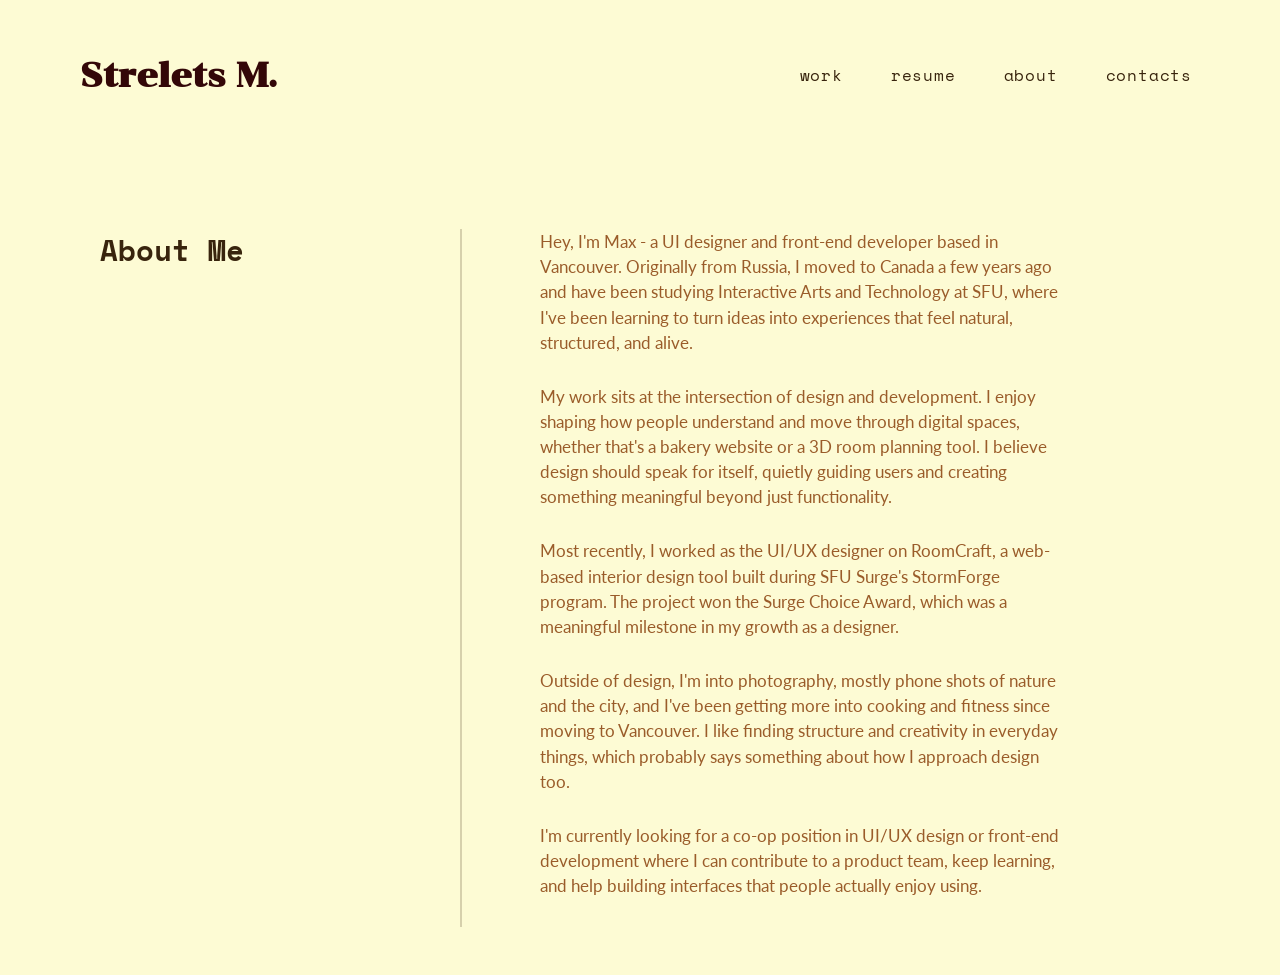
==== commit 618dc5fd: "Roomcraft and Website Design Changes" ====
--- a/about-me.html
+++ b/about-me.html
@@ -20,7 +20,7 @@
 
         <nav class="main-nav" >
             <a href="index.html" class = "button-nav">work</a>
-            <a href="img/Resume_Maxim_Strelets.pdf" class = "button-nav">resume</a>
+            <a href="img/Resume_MaximStrelets_Designed.pdf" class="button-nav">resume</a>
             <a href="about-me.html" class = "button-nav">about</a>
             <a href="contacts.html" class = "button-nav">contacts</a>
         </nav>
@@ -38,7 +38,7 @@
 
              <div class="about-right">
                 <p>
-                    Hey, I'm Max — a UI designer and front-end developer based in
+                    Hey, I'm Max - a UI designer and front-end developer based in
                     Vancouver. Originally from Russia, I moved to Canada a few years ago
                     and have been studying Interactive Arts and Technology at SFU, where
                     I've been learning to turn ideas into experiences that feel natural,
@@ -47,8 +47,8 @@
 
                 <p>
                     My work sits at the intersection of design and development. I enjoy
-                    shaping how people understand and move through digital spaces —
-                    whether that's a bakery website, an exhibition microsite, or a 3D
+                    shaping how people understand and move through digital spaces,
+                    whether that's a bakery website or a 3D
                     room planning tool. I believe design should speak for itself, quietly
                     guiding users and creating something meaningful beyond just
                     functionality.
@@ -62,8 +62,8 @@
                 </p>
 
                 <p>
-                    Outside of design, I'm into photography — mostly phone shots of
-                    nature and the city — and I've been getting more into cooking and
+                    Outside of design, I'm into photography, mostly phone shots of
+                    nature and the city, and I've been getting more into cooking and
                     fitness since moving to Vancouver. I like finding structure and
                     creativity in everyday things, which probably says something about
                     how I approach design too.
@@ -72,7 +72,7 @@
                 <p>
                     I'm currently looking for a co-op position in UI/UX design or
                     front-end development where I can contribute to a product team,
-                    keep learning, and help build interfaces that people actually
+                    keep learning, and help building interfaces that people actually
                     enjoy using.
                 </p>
             </div>
